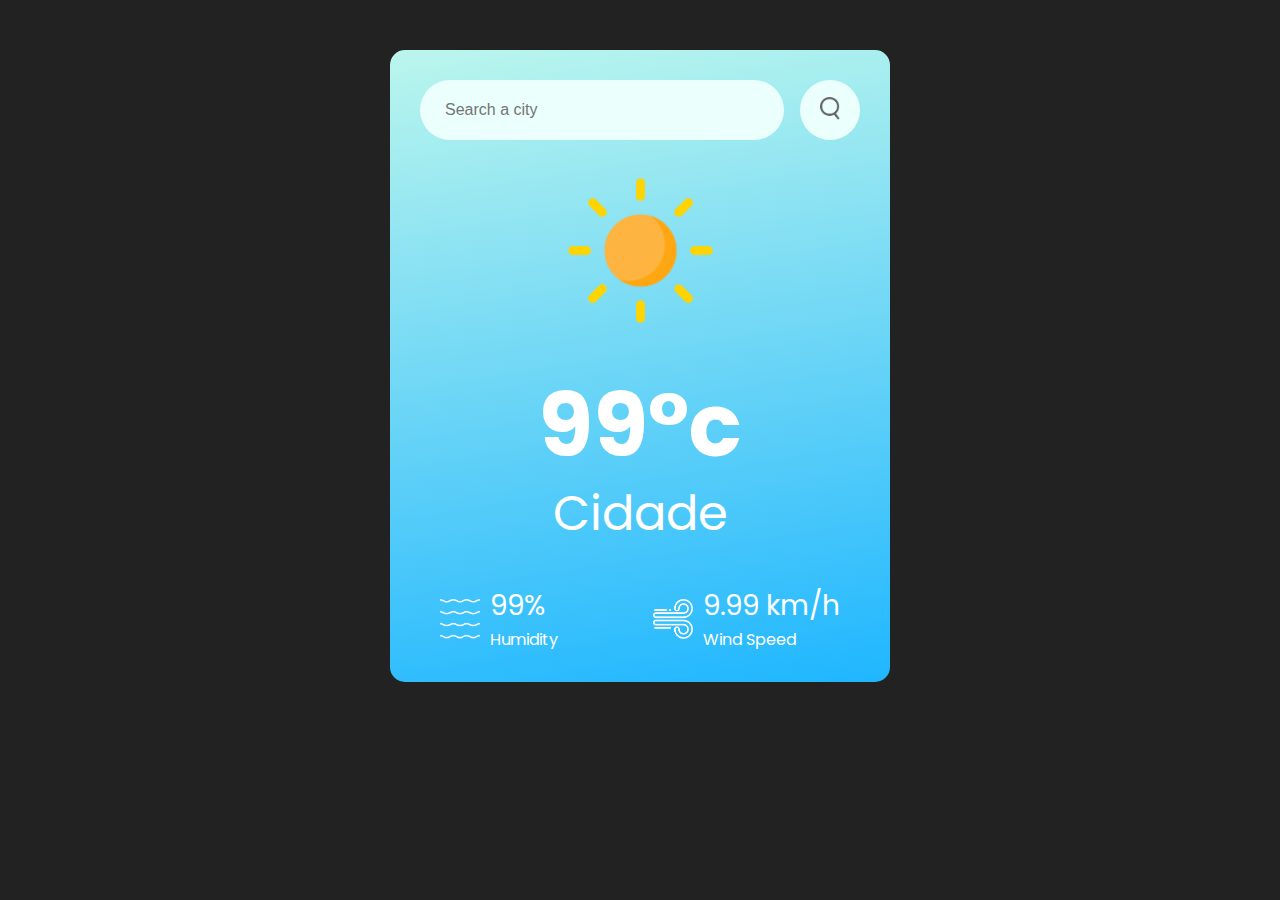
==== day 1/index.html @ 3d6f310d "Commit inicial" ====
<!DOCTYPE html>
<html lang="pt-BR">

<head>
    <meta charset="UTF-8">
    <meta name="viewport" content="width=device-width, initial-scale=1.0">
    <title>Weather APP - Projeto Dia 01</title>
    <link rel="stylesheet" href="/day 1/style.css">
    <link rel="preconnect" href="https://fonts.googleapis.com">
    <link rel="preconnect" href="https://fonts.gstatic.com" crossorigin>
    <link href="https://fonts.googleapis.com/css2?family=Poppins:wght@400;500;600;700&display=swap" rel="stylesheet">
</head>

<body>
    <div class="box">
        <header>
            <form action="" class="header">
                <input type="text" name="search-bar" id="search-bar" placeholder="Search a city">
                <button type="submit"><img src="./images/search.png" alt="search-icon" width="20px"></button>
            </form>
        </header>

        <main>
            <div class="tempo-img" data-tempo="img">
                <img src="./images/clear.png" alt="foto-sun">
            </div>
            <div class="tempo-info" data-tempo="info">
                <h1>99°c</h1>
                <h2>Cidade</h2>
            </div>
        </main>

        <section class="weather-info">
            <div class="weather-col">
                <img src="./images/humidity.png">
                <div>
                    <p class="humidity">99%</p>
                    <p>Humidity</p>
                </div>
            </div>
            <div class="weather-col">
                <img src="./images/wind.png">
                <div>
                    <p class="wind">9.99 km/h</p>
                    <p>Wind Speed</p>
                </div>
            </div>
        </section>
    </div>
</body>
<script src="./script.js"></script>

</html>
---- day 1/style.css ----
body {
  font-family: "Poppins", Arial, sans-serif;
  background: #222;
  color: white;
}

h1,
h2,
h3,
p,
dd {
  margin: 0px;
  padding: 0px;
}

.box {
  background: linear-gradient(
    171deg,
    rgba(187, 246, 237, 1) 0%,
    rgba(31, 182, 255, 1) 100%
  );
  box-sizing: border-box;
  width: 500px;
  margin: 50px auto;
  padding: 30px;
  border-radius: 15px;
}

.container {
  width: 100%;
  min-height: 100vh;
  padding: 5%;
}

.header {
  display: flex;
  width: 100%;
  justify-content: space-between;
}

.header input {
  border: 0;
  outline: 0;
  background: #ebfffc;
  border-radius: 30px;
  padding: 10px 25px;
  font-size: 1rem;
  margin-right: 16px;
  color: #555;
  flex: 1;
}

.header input:focus {
  border: 2px solid #b7e0da;
}

.header button {
  width: 60px;
  height: 60px;
  background: #ebfffc;
  border-radius: 50%;
  border: 0;
  outline: 0;
  cursor: pointer;
}

.tempo-img img {
  display: block;
  margin-left: auto;
  margin-right: auto;
  width: 50%;
}

.tempo-info {
  text-align: center;
  color: white;
}

.tempo-info h1 {
  font-size: 5.5rem;
}

.tempo-info h2 {
  font-size: 3rem;
  font-weight: 400;
  line-height: 90%;
}

.weather-info {
  display: flex;
  margin-top: 50px;
  justify-content: space-between;
  align-items: center;
  padding: 0 20px;
}

.weather-col {
  display: flex;
  align-items: center;
  text-align: left;
}

.weather-info img {
  width: 40px;
  height: 40px;
  margin-right: 10px;
}

.humidity,
.wind {
  font-size: 1.75rem;
}
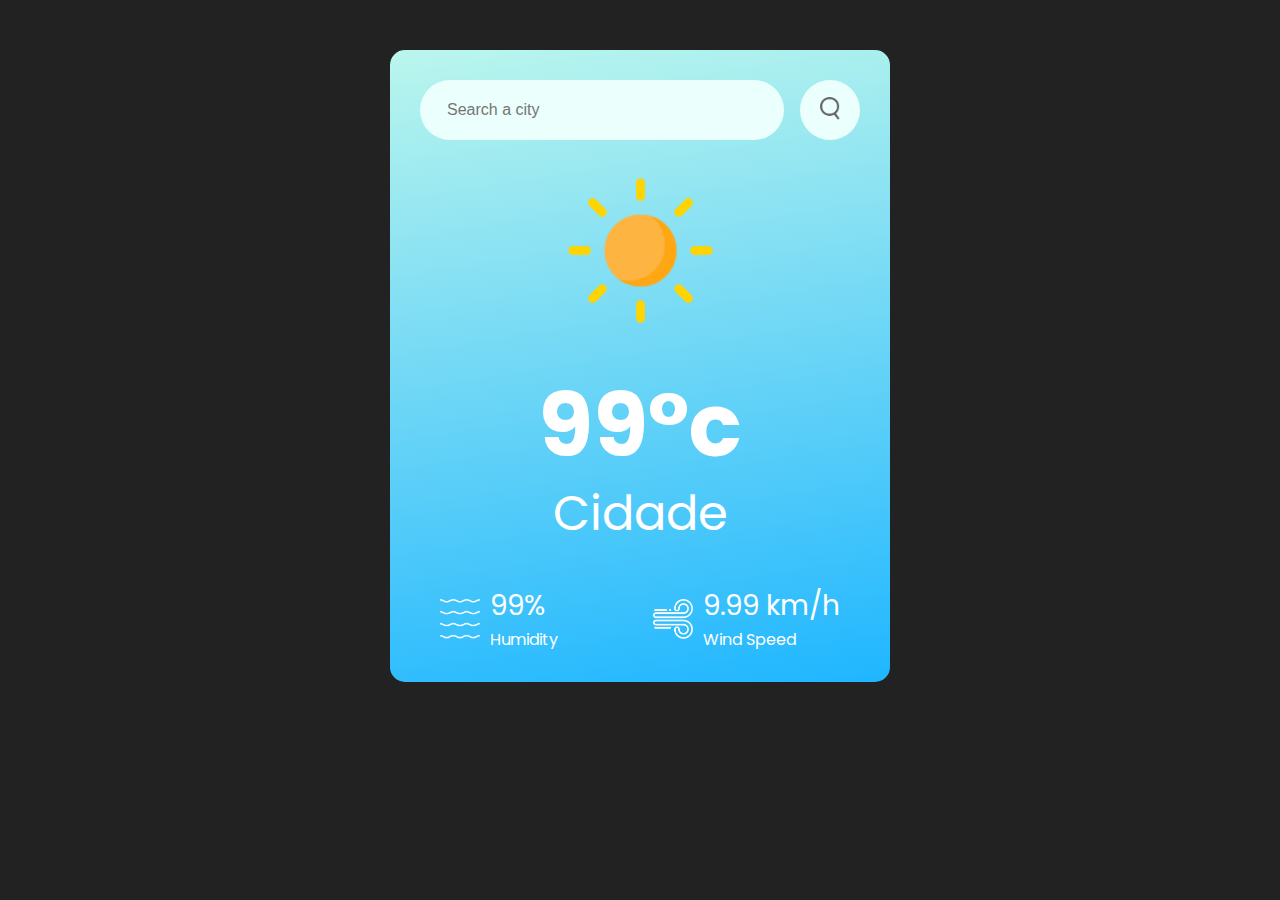
==== commit 05f2fae2: "Adicionado JS" ====
--- a/day 1/index.html
+++ b/day 1/index.html
@@ -25,8 +25,8 @@
                 <img src="./images/clear.png" alt="foto-sun">
             </div>
             <div class="tempo-info" data-tempo="info">
-                <h1>99°c</h1>
-                <h2>Cidade</h2>
+                <h1 class="temperature">99°c</h1>
+                <h2 class="city">Cidade</h2>
             </div>
         </main>
 
--- a/day 1/style.css
+++ b/day 1/style.css
@@ -48,6 +48,7 @@
   margin-right: 16px;
   color: #555;
   flex: 1;
+  border: 2px solid transparent;
 }
 
 .header input:focus {
@@ -59,9 +60,13 @@
   height: 60px;
   background: #ebfffc;
   border-radius: 50%;
-  border: 0;
+  border: 2px solid transparent;
   outline: 0;
   cursor: pointer;
+}
+
+.header button:hover {
+  border: 2px solid #b7e0da;
 }
 
 .tempo-img img {
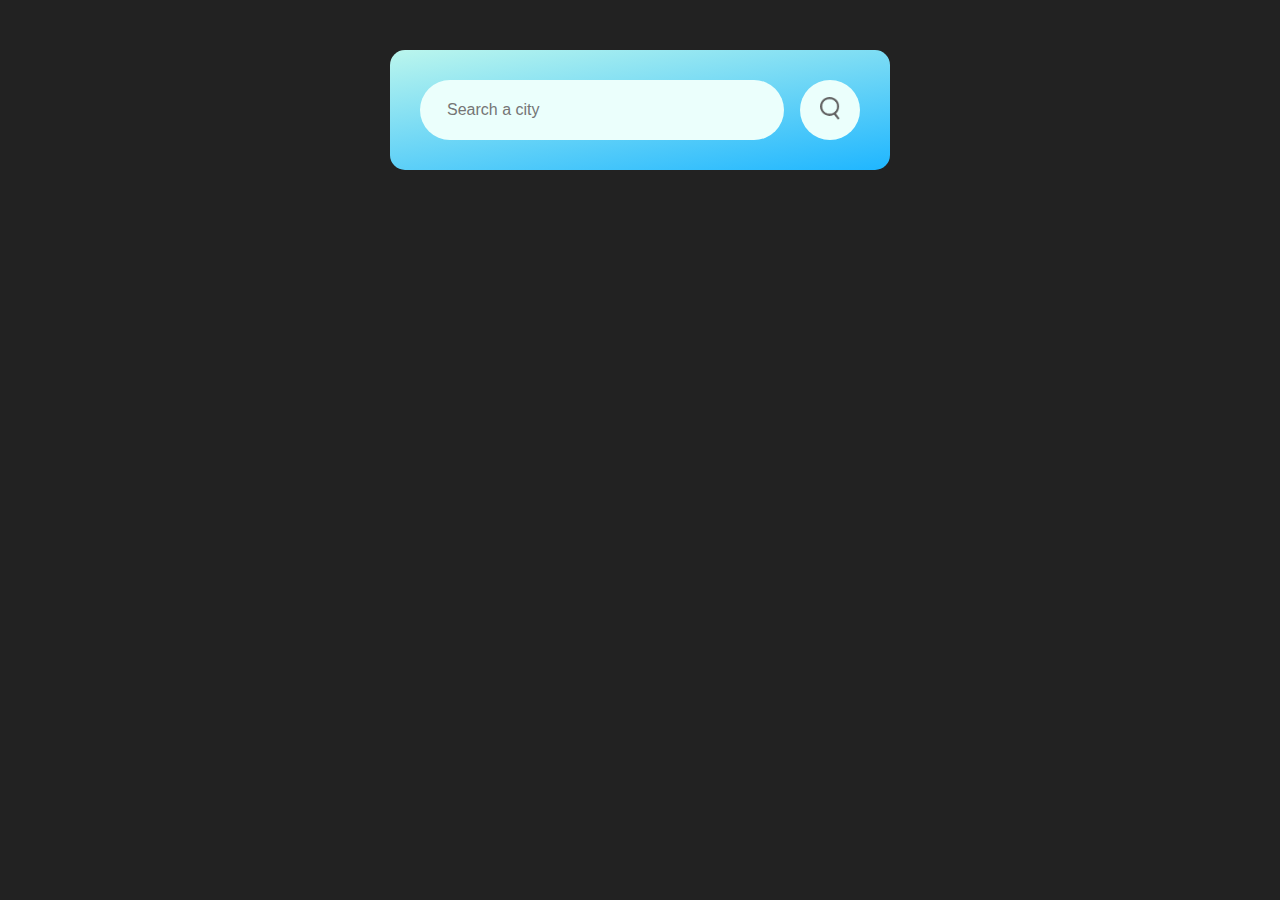
==== commit e403977f: "Projeto 01 - Finalizado" ====
--- a/day 1/index.html
+++ b/day 1/index.html
@@ -19,6 +19,9 @@
                 <button type="submit"><img src="./images/search.png" alt="search-icon" width="20px"></button>
             </form>
         </header>
+        <div class="error">
+            <p>Cidade inválida</p>
+        </div>
 
         <main>
             <div class="tempo-img" data-tempo="img">
@@ -28,24 +31,24 @@
                 <h1 class="temperature">99°c</h1>
                 <h2 class="city">Cidade</h2>
             </div>
+
+            <section class="weather-info">
+                <div class="weather-col">
+                    <img src="./images/humidity.png">
+                    <div>
+                        <p class="humidity">99%</p>
+                        <p>Humidity</p>
+                    </div>
+                </div>
+                <div class="weather-col">
+                    <img src="./images/wind.png">
+                    <div>
+                        <p class="wind">9.99 km/h</p>
+                        <p>Wind Speed</p>
+                    </div>
+                </div>
+            </section>
         </main>
-
-        <section class="weather-info">
-            <div class="weather-col">
-                <img src="./images/humidity.png">
-                <div>
-                    <p class="humidity">99%</p>
-                    <p>Humidity</p>
-                </div>
-            </div>
-            <div class="weather-col">
-                <img src="./images/wind.png">
-                <div>
-                    <p class="wind">9.99 km/h</p>
-                    <p>Wind Speed</p>
-                </div>
-            </div>
-        </section>
     </div>
 </body>
 <script src="./script.js"></script>
--- a/day 1/style.css
+++ b/day 1/style.css
@@ -115,3 +115,17 @@
 .wind {
   font-size: 1.75rem;
 }
+
+main {
+  display: none;
+}
+
+.error {
+  text-align: center;
+  margin-top: 30px;
+  display: none;
+}
+
+.ativo {
+  display: block;
+}
